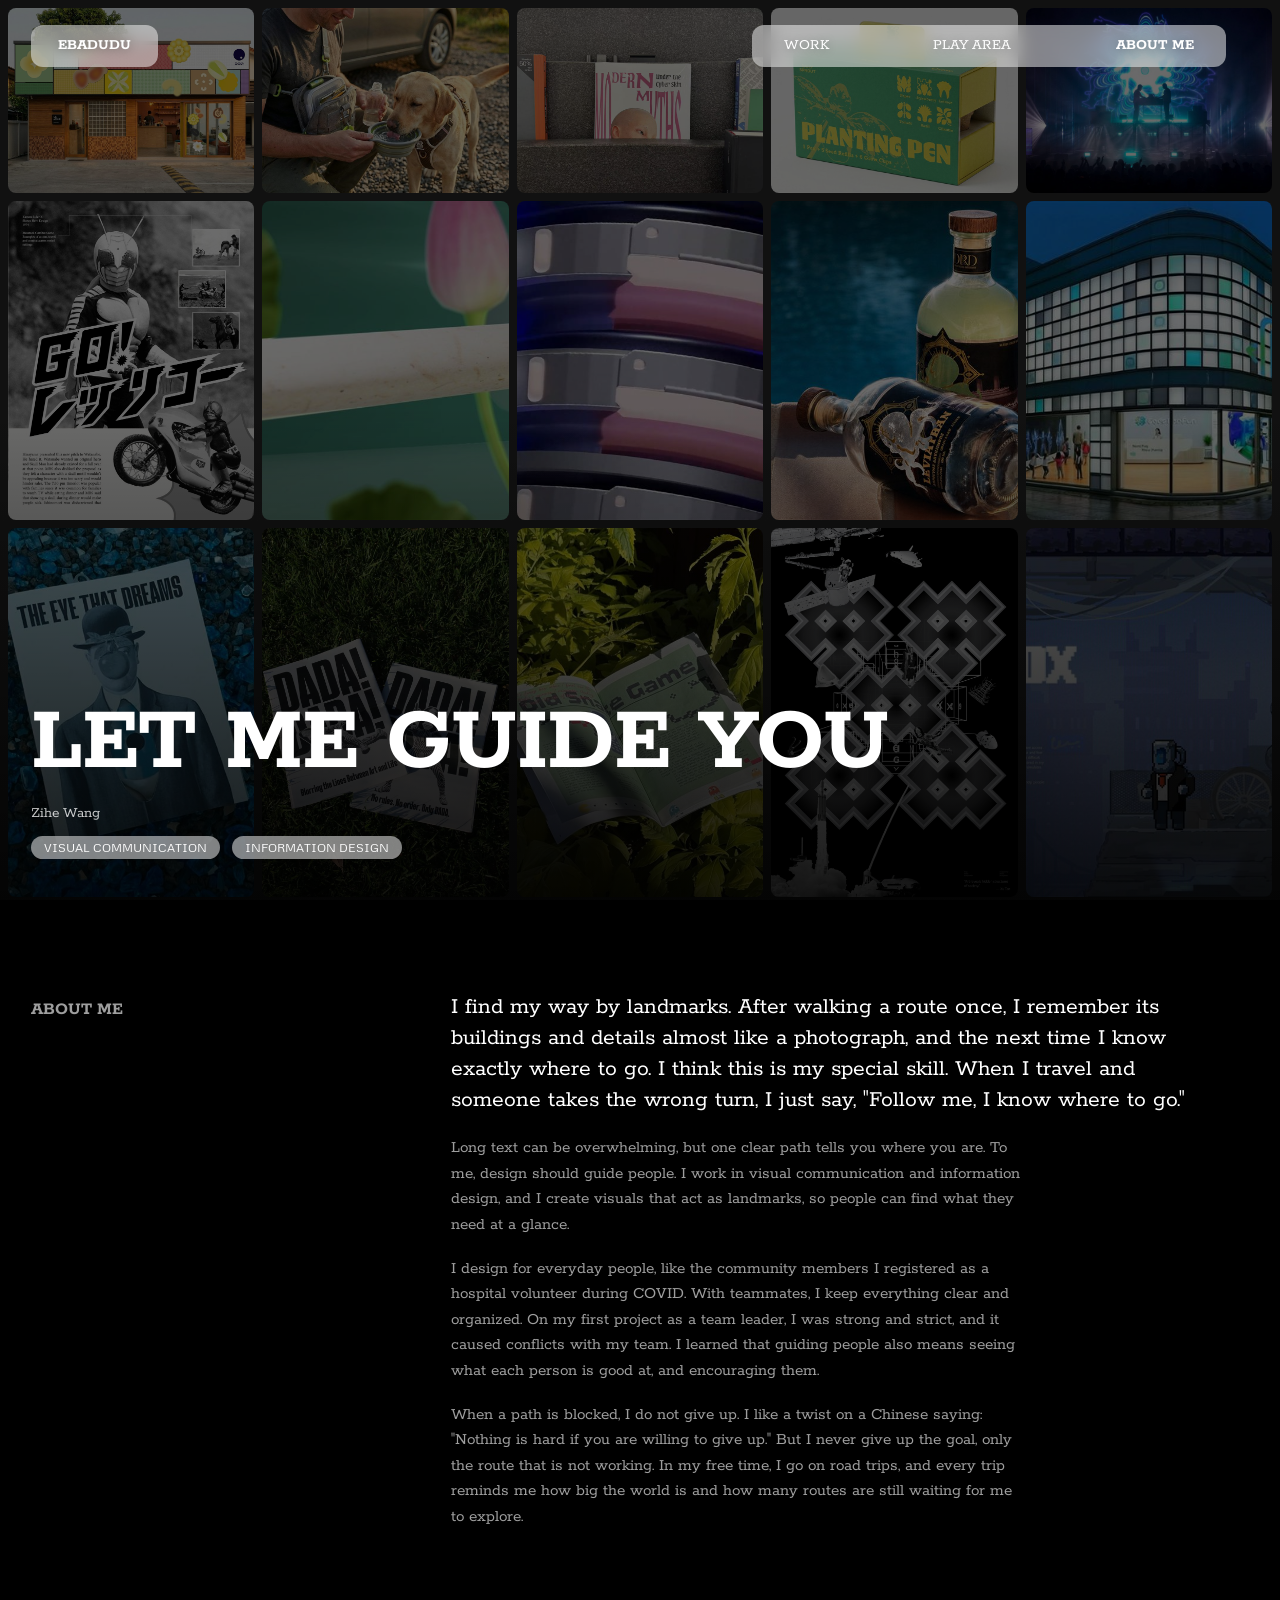
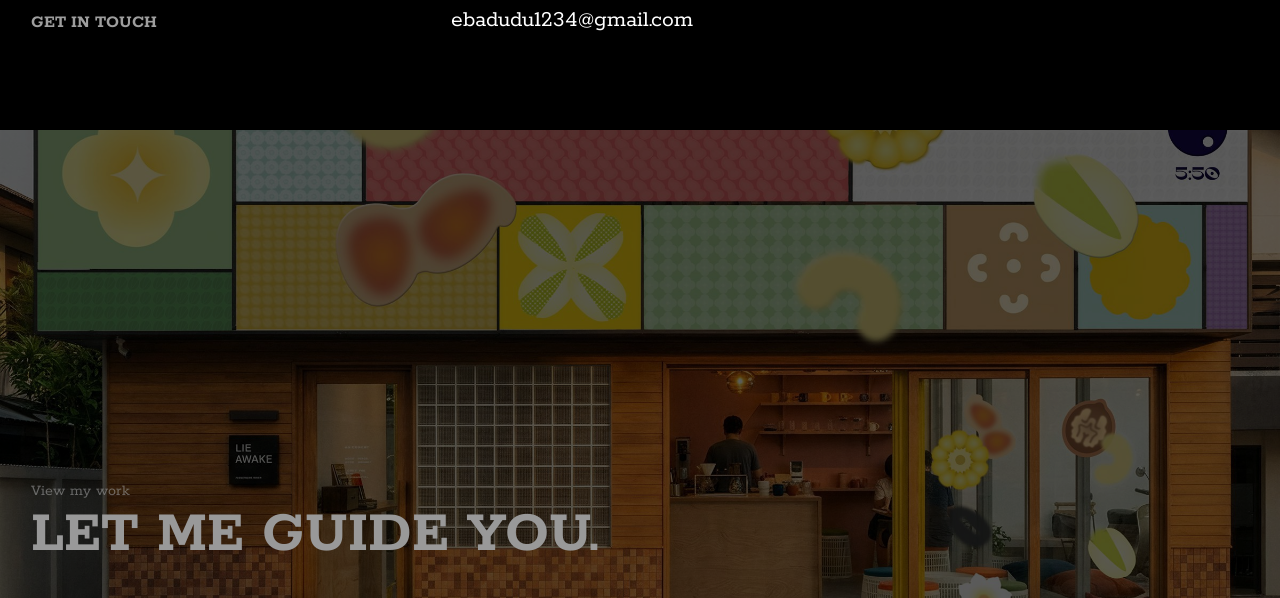
==== about.html @ c912b9af "About Me pages for D1 (Version 1) and D2 (Version 2) - D1 about.html: "Warning: I Run on Toy Energy"" ====
<!doctype html>
<html lang="en">
<head>
<meta charset="utf-8">
<meta name="viewport" content="width=device-width, initial-scale=1">
<title>About Me — EBADUDU</title>
<link rel="preconnect" href="https://fonts.googleapis.com">
<link rel="preconnect" href="https://fonts.gstatic.com" crossorigin>
<link href="https://fonts.googleapis.com/css2?family=Metrophobic&family=Rokkitt:wght@400;700&display=swap" rel="stylesheet">
<link rel="stylesheet" href="style.css">
</head>
<body class="dark-page">

<header class="bar">
  <a class="glass logo" href="index.html">EBADUDU</a>
  <nav class="glass links">
    <a href="work.html">WORK</a>
    <a href="#">PLAY AREA</a>
    <a href="about.html" aria-current="page">ABOUT ME</a>
  </nav>
</header>

<!-- About Me, version 2 ("Let Me Guide You"), set like a project page: a full-screen
     cover (every work as a landmark on the map), the words, then the way on to the work -->
<main class="project about" id="about">
  <section class="p-cover">
    <div class="media a-map" id="a-map" aria-hidden="true"></div>
    <div class="p-head">
      <h1>Let Me Guide You</h1>
      <p class="p-sub">Zihe Wang</p>
      <ul class="tags"><li>VISUAL COMMUNICATION</li><li>INFORMATION DESIGN</li></ul>
    </div>
  </section>
  <div class="p-body">
    <div class="p-intro">
      <p class="p-label">ABOUT ME</p>
      <div>
        <p class="p-text">I find my way by landmarks. After walking a route once, I remember its buildings and details almost like a photograph, and the next time I know exactly where to go. I think this is my special skill. When I travel and someone takes the wrong turn, I just say, "Follow me, I know where to go."</p>
        <p class="p-text">Long text can be overwhelming, but one clear path tells you where you are. To me, design should guide people. I work in visual communication and information design, and I create visuals that act as landmarks, so people can find what they need at a glance.</p>
        <p class="p-text">I design for everyday people, like the community members I registered as a hospital volunteer during COVID. With teammates, I keep everything clear and organized. On my first project as a team leader, I was strong and strict, and it caused conflicts with my team. I learned that guiding people also means seeing what each person is good at, and encouraging them.</p>
        <p class="p-text">When a path is blocked, I do not give up. I like a twist on a Chinese saying: "Nothing is hard if you are willing to give up." But I never give up the goal, only the route that is not working. In my free time, I go on road trips, and every trip reminds me how big the world is and how many routes are still waiting for me to explore.</p>
      </div>
    </div>
    <div class="p-intro">
      <p class="p-label">GET IN TOUCH</p>
      <div><p class="p-text"><a class="a-mail" href="mailto:ebadudu1234@gmail.com">ebadudu1234@gmail.com</a></p></div>
    </div>
  </div>
  <!-- the closing line leads on to the work; the cover is filled from data.js -->
  <a class="p-next" href="work.html"><img id="a-next" alt="" loading="lazy"><span><small>View my work</small>Let me guide you.</span></a>
</main>

<div class="follow glass-green" id="follow" aria-hidden="true">VIEW MY WORK</div>

<script src="media.js"></script>
<script src="data.js"></script>
<script src="main.js"></script>
</body>
</html>
---- style.css ----
/* =========================================================
   D2 — EBADUDU, Figma "direction 2"
   Look: black stage, full-bleed work, frosted-glass pills, green call-to-action
   ========================================================= */
:root {
  --bg: #000000;
  --ink: #ffffff;
  --dim: rgba(255, 255, 255, .62);
  --block: #d9d9d9;
  --glass: rgba(255, 255, 255, .5);
  --green: rgba(0, 183, 12, .5);
  --green-hot: rgba(0, 183, 12, .82);

  --slab: 'Rokkitt', 'Rockwell', Georgia, serif;
  --tag: 'Metrophobic', 'Helvetica Neue', Arial, sans-serif;

  /* 1 Figma px on the 1512 frame */
  --u: calc(100vw / 1512);
  --left: max(16px, calc(37 * var(--u)));
  --right: max(16px, calc(64 * var(--u)));
  --top: max(16px, calc(29 * var(--u)));
  --swift: cubic-bezier(.65, 0, .35, 1);
  --settle: cubic-bezier(.16, 1, .3, 1);
  --bounce: cubic-bezier(.34, 1.4, .64, 1);
}

* { box-sizing: border-box; }
html, body { margin: 0; }
body {
  background: var(--bg);
  color: var(--ink);
  font-family: var(--slab);
  -webkit-font-smoothing: antialiased;
  overflow-x: hidden;
}
a { color: inherit; text-decoration: none; }
img, video { display: block; max-width: 100%; }

/* ============ Glass pills ============ */
.glass, .glass-green {
  -webkit-backdrop-filter: blur(8.8px);
  backdrop-filter: blur(8.8px);
  color: var(--ink);
}
.glass { background: var(--glass); border-radius: 12px; }
/* white words on white glass stay readable over bright photos */
.glass, .glass-green { text-shadow: 0 1px 10px rgba(0, 0, 0, .28); }
.glass-green { background: var(--green); border-radius: 25px; font-weight: 700; }
/* pressed: the green deepens to 80% right away */
.glass-green.is-pressed { background: rgba(0, 183, 12, .8); transition-duration: .06s; }

/* ============ Top bar: logo pill + link pill ============ */
.bar {
  position: fixed;
  inset: 0 0 auto 0;
  z-index: 50;
  display: flex;
  justify-content: space-between;
  align-items: flex-start;
  padding: var(--top) var(--right) 0 var(--left);
  pointer-events: none;
}
.bar > * { pointer-events: auto; }
.logo {
  display: inline-flex;
  align-items: center;
  justify-content: center;
  width: clamp(110px, calc(150 * var(--u)), 150px);
  height: clamp(40px, calc(50 * var(--u)), 50px);
  font-weight: 700;
  font-size: clamp(15px, calc(18 * var(--u)), 18px);
  transition: background .3s;
}
.links {
  display: flex;
  justify-content: space-between;
  align-items: center;
  width: clamp(280px, calc(560 * var(--u)), 560px);
  height: clamp(40px, calc(50 * var(--u)), 50px);
  padding: 0 clamp(16px, calc(38 * var(--u)), 38px);
  font-size: clamp(14px, calc(18 * var(--u)), 18px);
}
.links a { position: relative; white-space: nowrap; transition: opacity .3s; }
.links:hover a { opacity: .6; }
.links a:hover, .links a[aria-current="page"] { opacity: 1; font-weight: 700; }
.logo:hover { background: rgba(255, 255, 255, .68); }

/* ============ Home: one full-screen stage, no scrolling ============ */
body.home { height: 100vh; height: 100svh; overflow: hidden; }
.stage {
  position: fixed;
  inset: 0;
  overflow: hidden;
  background: #000;
  cursor: none;  /* the VIEW ALL MY WORK pill is the cursor here */
}
.slide {
  position: absolute;
  inset: 0;
  opacity: 0;
  transition: opacity 1.1s ease;
}
.slide.is-on { opacity: 1; }
.slide img, .slide video {
  position: absolute;
  inset: 0;
  width: 100%;
  height: 100%;
  max-width: none;
  object-fit: cover;
}
.slide video { opacity: 0; transition: opacity .5s; }
.slide.is-playing video { opacity: 1; }
/* when WebGL is running the canvas draws the picture; the DOM media only feed it */
.fx { position: absolute; inset: 0; width: 100%; height: 100%; display: block; }
body.fx-on .slides { visibility: hidden; }
body:not(.fx-on) .fx { display: none; }

.slide-cap {
  position: fixed;
  left: var(--left);
  bottom: var(--top);
  z-index: 30;
  display: flex;
  align-items: center;
  gap: 14px;
  height: clamp(40px, calc(50 * var(--u)), 50px);
  padding: 0 22px;
  font-size: clamp(15px, calc(18 * var(--u)), 18px);
  transition: opacity .5s ease, translate .7s var(--settle);
}
.slide-cap.swap { opacity: 0; translate: 0 10px; }
.slide-cap b { font-weight: 700; }
.slide-cap span { opacity: .8; }

/* vertical dots on the right (Figma Group 1) */
.dots {
  position: fixed;
  right: max(14px, calc(28 * var(--u)));
  top: 50%;
  z-index: 30;
  display: grid;
  gap: 12px;
  translate: 0 -50%;
}
.dots button {
  position: relative;
  width: 8px;
  height: 8px;
  padding: 0;
  overflow: hidden;
  border: 0;
  border-radius: 4px;
  background: rgba(255, 255, 255, .7);
  -webkit-backdrop-filter: blur(2px);
  backdrop-filter: blur(2px);
  cursor: pointer;
  transition: height .45s var(--bounce), background .3s;
}
.dots button:hover { background: #fff; }
.dots button[aria-current="true"] { height: 30px; background: rgba(255, 255, 255, .45); }
/* the active dot fills up while its work is on screen */
.dots button[aria-current="true"]::after {
  content: '';
  position: absolute;
  inset: 0;
  background: #fff;
  transform-origin: top;
  animation: fill var(--slide-ms, 6000ms) linear forwards;
}
@keyframes fill { from { transform: scaleY(0); } to { transform: scaleY(1); } }

/* "VIEW ALL MY WORK": it is the mouse cursor on the home page (centred on the pointer) */
.go {
  position: fixed;
  left: 0;
  top: 0;
  z-index: 30;
  display: inline-flex;
  align-items: center;
  justify-content: center;
  width: clamp(170px, calc(201 * var(--u)), 201px);
  height: clamp(42px, calc(50 * var(--u)), 50px);
  font-size: clamp(15px, calc(18 * var(--u)), 18px);
  pointer-events: none;
  will-change: transform;
  transition: background .3s, opacity .6s, scale .4s var(--bounce);
}
/* before the mouse has moved it waits at the Figma spot (850, 566) */
.go:not(.is-following) { left: calc(850 * var(--u)); top: calc(566 / 982 * 100svh); }
.go.is-following:not(.is-on) { opacity: 0; }
body.intro-on .dots, body.intro-on .go, body.intro-on .slide-cap { opacity: 0; pointer-events: none; }
.dots { transition: opacity .6s; }

/* ============ Begin animation ============ */
.intro {
  position: fixed;
  inset: 0;
  z-index: 40;
  overflow: hidden;
  background: var(--bg);
  cursor: pointer;
  transition: opacity .2s ease;
}
.intro.is-leaving { opacity: 0; pointer-events: none; }
.intro.is-gone { display: none; }
/* goo box: only the area around the block runs the SVG goo filter (cheap) */
.goo { position: absolute; overflow: hidden; filter: url(#goo-filter); will-change: opacity; }
.goo-block {
  position: absolute;
  left: 50%;
  top: 50%;
  border-radius: 8px;
  background: var(--block);
  opacity: 0;
  transform: translate(-50%, -50%) scale(.25);
}
.goo-ghost, .intro-photo {
  position: absolute;
  left: 0;
  top: 0;
  border-radius: 8px;
  will-change: transform, opacity;
}
.goo-ghost { background: var(--block); }
/* the photos ride on top of their grey ghosts and fade as they melt in */
.intro-photos { position: absolute; inset: 0; pointer-events: none; }
.intro-photo { overflow: hidden; box-shadow: 0 16px 44px rgba(0, 0, 0, .45); }
.intro-photo img { width: 100%; height: 100%; max-width: none; object-fit: cover; }
/* the full-screen growth: an unfiltered grey layer, the first work fades in inside it */
.intro-reveal { position: absolute; inset: 0; background: var(--block); opacity: 0; will-change: clip-path; }
.intro-reveal img { width: 100%; height: 100%; max-width: none; object-fit: cover; opacity: 0; will-change: opacity; }.goo-svg { position: absolute; width: 0; height: 0; }.intro-text {
  position: absolute;
  left: 50%;
  margin: 0;
  font-weight: 700;
  font-size: clamp(14px, calc(18 * var(--u)), 18px);
  letter-spacing: .08em;
  white-space: nowrap;
  opacity: 0;
  translate: -50% 8px;
  transition: opacity .25s ease, translate .4s var(--settle);
}
.intro-text.is-on { opacity: 1; translate: -50% 0; }
.skip {
  position: absolute;
  right: var(--right);
  bottom: 24px;
  font-size: 13px;
  letter-spacing: .06em;
  color: rgba(255, 255, 255, .45);
}

/* ============ Work page: cards, three across ============ */
.cards {
  display: grid;
  grid-template-columns: repeat(3, 1fr);
  column-gap: max(8px, calc(9 * var(--u)));
  row-gap: max(10px, calc(13 * var(--u)));
  padding: max(96px, calc(132 * var(--u))) var(--right) 120px var(--left);
}
.card {
  position: relative;
  display: block;
  aspect-ratio: 464 / 330;
  overflow: hidden;
  border-radius: 8px;
  background: var(--block);
  cursor: none;
  opacity: 0;
  translate: 0 28px;
  scale: .97;
  transition: opacity .7s ease var(--d, 0s), translate .9s var(--settle) var(--d, 0s), scale .9s var(--settle) var(--d, 0s);
}
.card.is-in { opacity: 1; translate: none; scale: 1; }
.card img, .card video {
  position: absolute;
  inset: 0;
  width: 100%;
  height: 100%;
  max-width: none;
  object-fit: cover;
  transition: transform .9s var(--settle), filter .5s;
}
.card:hover img, .card:hover video { transform: scale(1.04); filter: brightness(.82); }
.card video { opacity: 0; transition: opacity .4s, transform .9s var(--settle), filter .5s; }
.card.is-playing video { opacity: 1; }
.card-title {
  position: absolute;
  left: 16px;
  top: 14px;
  z-index: 2;
  margin: 0;
  font-weight: 700;
  font-size: clamp(16px, calc(20 * var(--u)), 20px);
  text-shadow: 0 1px 12px rgba(0, 0, 0, .35);
  opacity: 0;
  translate: 0 -6px;
  transition: opacity .3s, translate .5s var(--settle);
}
.card:hover .card-title { opacity: 1; translate: none; }

/* tag pills inside the card, bottom-left (Figma: 67×23, 12px Metrophobic) */
.tags {
  position: absolute;
  left: 16px;
  bottom: 16px;
  z-index: 2;
  display: flex;
  flex-wrap: wrap;
  gap: 12px;
  margin: 0;
  padding: 0;
  list-style: none;
  /* like the title: only there while the card is touched */
  opacity: 0;
  translate: 0 6px;
  transition: opacity .3s, translate .5s var(--settle);
}
.card:hover .tags { opacity: 1; translate: none; }
/* no outline: just a blurred patch of the picture behind, with a faint tint to read on */
.tags li {
  display: inline-flex;
  align-items: center;
  height: 23px;
  padding: 0 13px;
  border-radius: 12.5px;
  background: rgba(255, 255, 255, .16);
  -webkit-backdrop-filter: blur(10px);
  backdrop-filter: blur(10px);
  color: #fff;
  font-family: var(--tag);
  font-size: 12px;
  line-height: 1;
}

/* green pill that follows the cursor (Figma "VIEW MY WORK", 167×50) */
.follow {
  position: fixed;
  left: 0;
  top: 0;
  z-index: 45;
  display: inline-flex;
  align-items: center;
  height: 50px;
  padding: 0 18px;
  font-size: 18px;
  white-space: nowrap;
  pointer-events: none;
  opacity: 0;
  scale: .6;
  transition: opacity .2s, scale .4s var(--bounce);
}
.follow.is-on { opacity: 1; scale: 1; }

/* ============ Project page ============ */
.p-cover {
  position: relative;
  height: 100vh;
  height: 100svh;
  overflow: hidden;
  background: #111;
}
.p-cover .media img, .p-cover .media video {
  position: absolute;
  inset: 0;
  width: 100%;
  height: 100%;
  max-width: none;
  object-fit: cover;
}
.p-cover .media { position: absolute; inset: 0; scale: 1.08; transition: scale 2s var(--settle); }
.p-cover.is-in .media { scale: 1; }
.p-cover.contain .media img { object-fit: contain; }
/* About: the cover is a map of every work, dimmed, each one a landmark (cards' 8px / 9px) */
.a-map {
  display: grid;
  grid-template-columns: repeat(5, minmax(0, 1fr));
  grid-auto-rows: 1fr;
  gap: max(8px, calc(9 * var(--u)));
  padding: max(8px, calc(9 * var(--u)));
}
.p-cover .a-map img { position: static; border-radius: 8px; filter: brightness(.42); }
.a-mail { background: linear-gradient(currentColor, currentColor) 0 100% / 0 1px no-repeat; transition: background-size .5s var(--settle); }
.a-mail:hover { background-size: 100% 1px; }
.p-cover::after {
  content: '';
  position: absolute;
  inset: 45% 0 0 0;
  background: linear-gradient(transparent, rgba(0, 0, 0, .75));
  pointer-events: none;
}
.p-head {
  position: absolute;
  left: var(--left);
  right: var(--right);
  bottom: clamp(28px, calc(48 * var(--u)), 48px);
  z-index: 2;
}
.p-head h1 {
  margin: 0 0 16px;
  font-weight: 700;
  font-size: clamp(44px, calc(112 * var(--u)), 112px);
  line-height: .95;
  letter-spacing: -.01em;
  text-transform: uppercase;
  opacity: 0;
  translate: 0 30px;
  transition: opacity .8s ease .2s, translate 1s var(--settle) .2s;
}
.p-cover.is-in h1 { opacity: 1; translate: none; }
.p-head .tags { position: static; opacity: 1; translate: none; }
.p-sub { margin: 0 0 14px; font-size: clamp(15px, calc(18 * var(--u)), 18px); color: rgba(255, 255, 255, .78); }
.p-head .tags li { background: var(--glass); color: #fff; }

.p-body { padding: clamp(56px, calc(110 * var(--u)), 110px) var(--right) 0 var(--left); }
.p-intro {
  display: grid;
  grid-template-columns: minmax(0, 1fr) minmax(0, 2fr);
  gap: 32px;
  margin-bottom: clamp(48px, calc(90 * var(--u)), 90px);
}
.p-label { margin: 6px 0 0; font-weight: 700; font-size: 18px; color: var(--dim); }
.p-text {
  margin: 0;
  max-width: 34em;
  font-size: clamp(20px, calc(28 * var(--u)), 28px);
  line-height: 1.3;
}
.p-text + .p-text { margin-top: 1.1em; color: var(--dim); font-size: clamp(17px, calc(20 * var(--u)), 20px); line-height: 1.5; }

/* images in tight rows: same height per row, widths follow each image's shape */
.p-gallery { display: grid; gap: max(8px, calc(9 * var(--u))); }
.p-row { display: flex; gap: max(8px, calc(9 * var(--u))); }
.p-row figure {
  flex: var(--r) 1 0;
  aspect-ratio: var(--r);
  margin: 0;
  overflow: hidden;
  border-radius: 8px;
  background: #1a1a1a;
  opacity: 0;
  translate: 0 36px;
  transition: opacity .8s ease var(--d, 0s), translate 1s var(--settle) var(--d, 0s);
}
.p-row figure.is-in { opacity: 1; translate: none; }
.p-row.single { justify-content: center; }
/* one big frame where images take turns (sketch → line drawing → render) */
.p-seq {
  position: relative;
  width: min(100%, calc(88vh * var(--r)));
  aspect-ratio: var(--r);
  margin: 0 auto max(8px, calc(9 * var(--u)));
  overflow: hidden;
  border-radius: 8px;
  background: #fff;
  opacity: 0;
  translate: 0 36px;
  transition: opacity .8s ease, translate 1s var(--settle);
}
.p-seq.is-in { opacity: 1; translate: none; }
.p-seq img { position: absolute; inset: 0; width: 100%; height: 100%; max-width: none; object-fit: contain; opacity: 0; transition: opacity .6s ease; }
.p-seq img.is-on { opacity: 1; }
/* a big image inside the gallery: the gallery's own gap spaces it */
.p-gallery > .p-big { margin-bottom: 0; }
.p-big video { position: absolute; inset: 0; width: 100%; height: 100%; object-fit: contain; }
/* a normal gallery image whose sketch and render take turns */
.p-row figure.swap { position: relative; background: #fff; }
.p-row figure.swap img { position: absolute; inset: 0; object-fit: contain; opacity: 0; transition: opacity .6s ease; }
.p-row figure.swap img.is-on { opacity: 1; }
.p-row.single figure { flex: none; width: min(100%, calc(88vh * var(--r))); }
.p-row img, .p-row video { width: 100%; height: 100%; max-width: none; object-fit: cover; }

.p-next {
  position: relative;
  display: block;
  margin: clamp(56px, calc(110 * var(--u)), 110px) 0 0;
  height: clamp(260px, 52vh, 560px);
  overflow: hidden;
  cursor: none;
}
.p-next img { position: absolute; inset: 0; width: 100%; height: 100%; max-width: none; object-fit: cover; filter: brightness(.6); transition: transform 1.2s var(--settle), filter .6s; }
.p-next:hover img { transform: scale(1.05); filter: brightness(.75); }
/* at rest the next-work block sits back (opacity −20%); hovering brings it forward */
.p-next { opacity: .6; transition: opacity .4s ease; }
.p-next:hover { opacity: 1; }
.p-next span {
  position: absolute;
  left: var(--left);
  bottom: 28px;
  font-weight: 700;
  font-size: clamp(32px, calc(72 * var(--u)), 72px);
  text-transform: uppercase;
}
.p-next small { display: block; font-size: 16px; font-weight: 400; color: var(--dim); text-transform: none; }
.p-missing { padding: 40vh var(--left) 0; color: var(--dim); }

/* ============ Smaller screens ============ */
@media (max-width: 1100px) {
  .cards { grid-template-columns: repeat(2, 1fr); }
}
@media (max-width: 720px) {
  .bar { gap: 10px; }
  .logo { width: auto; padding: 0 14px; }
  .links { width: auto; gap: 16px; padding: 0 14px; }
  .cards { grid-template-columns: 1fr; padding-top: 84px; }
  .card { cursor: pointer; }
  .card-title, .card .tags { opacity: 1; translate: none; }
  .slide-cap { bottom: calc(var(--top) + 64px); }
  .p-intro { grid-template-columns: 1fr; gap: 10px; }
  .a-map { grid-template-columns: repeat(3, minmax(0, 1fr)); }
  .p-row { flex-direction: column; }
  .p-row figure { flex: none; }
  .p-next { cursor: pointer; }
}
@media (hover: none) {
  .follow { display: none; }
  .card, .p-next { cursor: pointer; }
  /* no mouse to follow: the button sits at the bottom, centred, and can be tapped */
  .go, .go:not(.is-following) { left: 50%; top: auto; bottom: var(--top); translate: -50% 0; pointer-events: auto; }
}
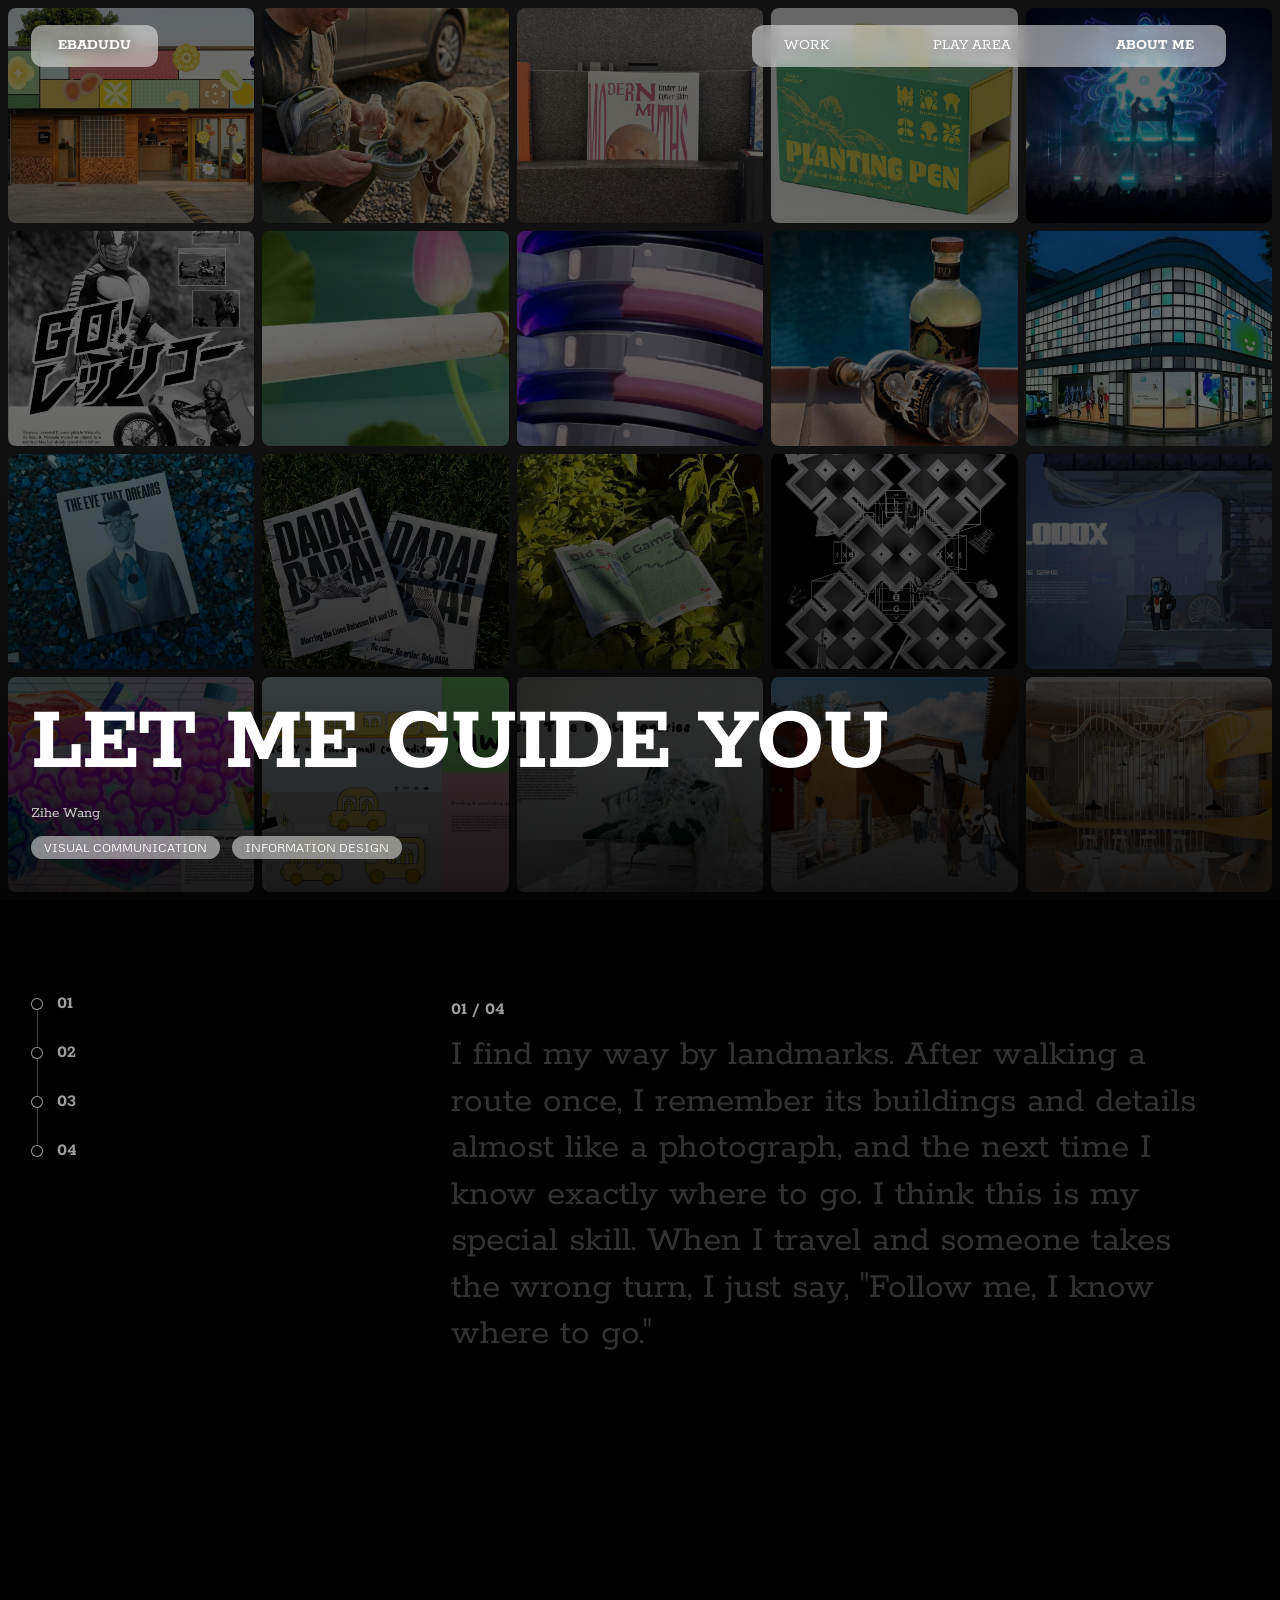
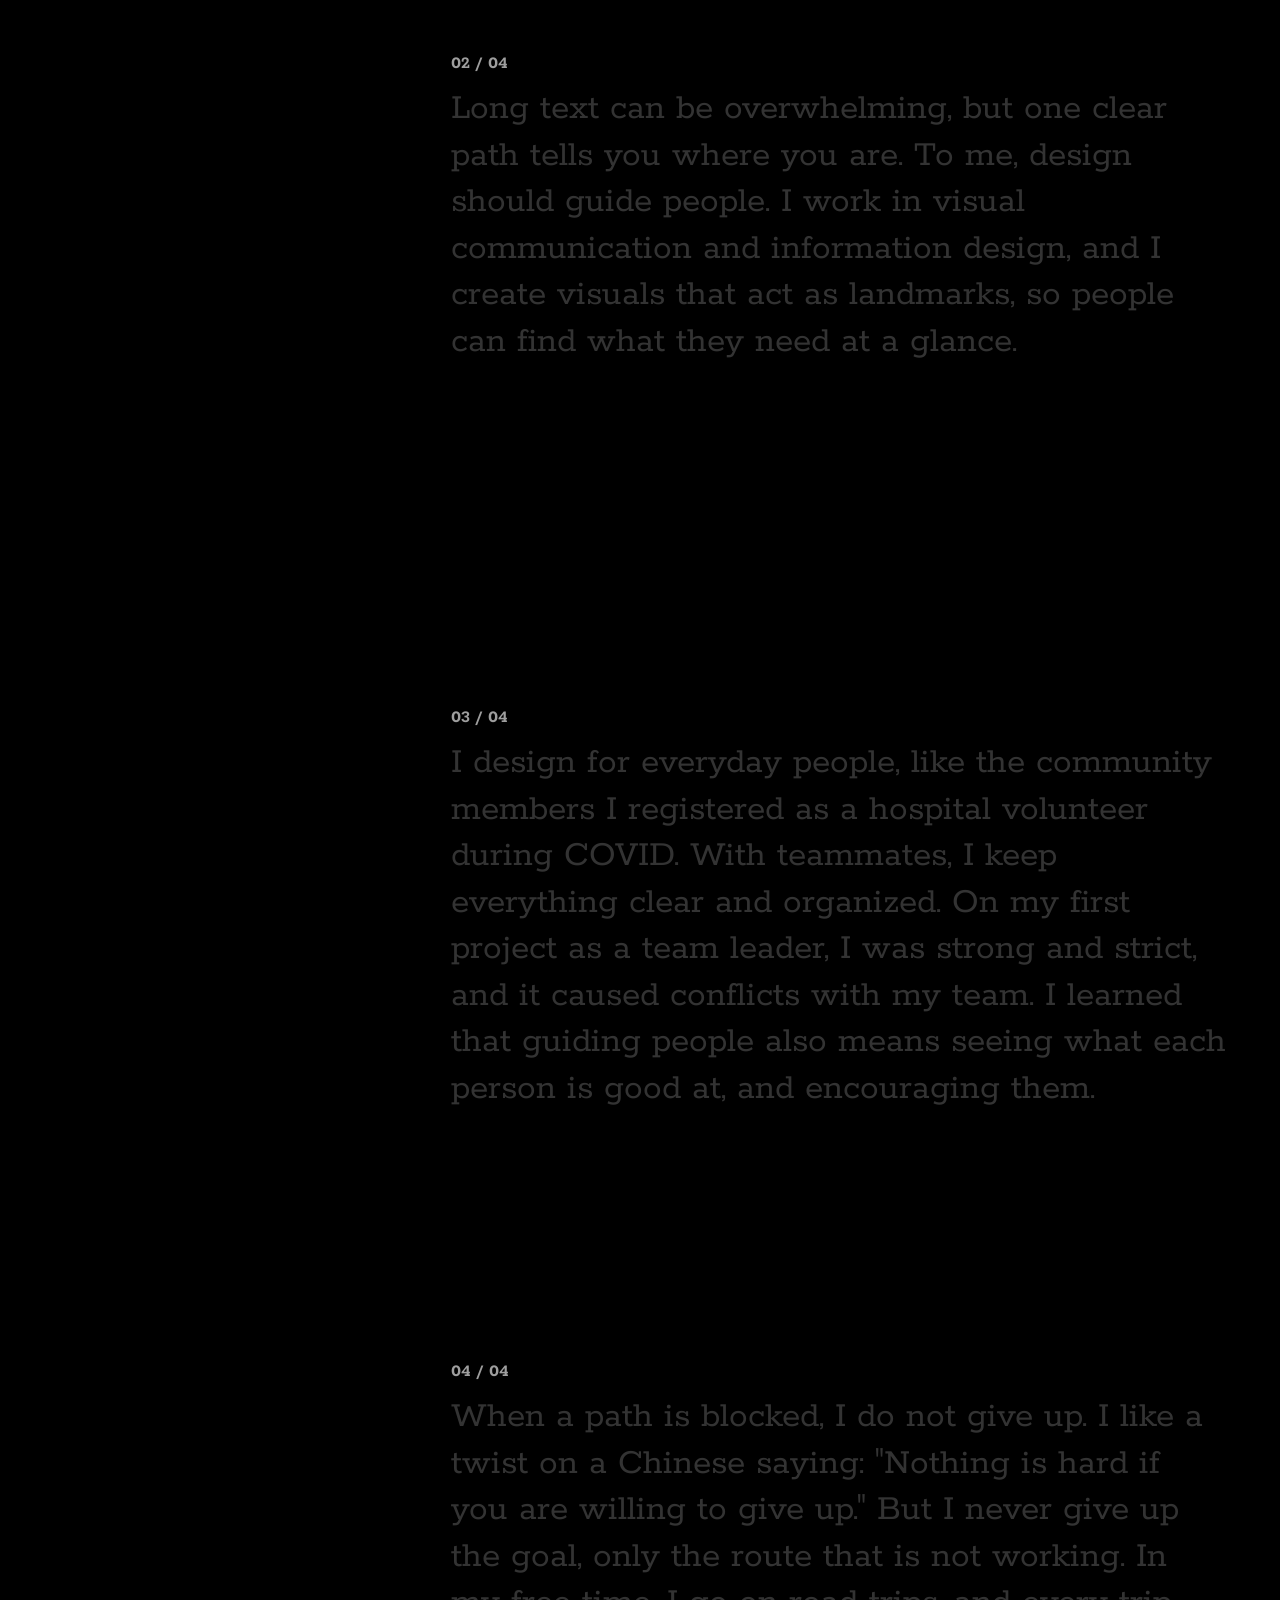
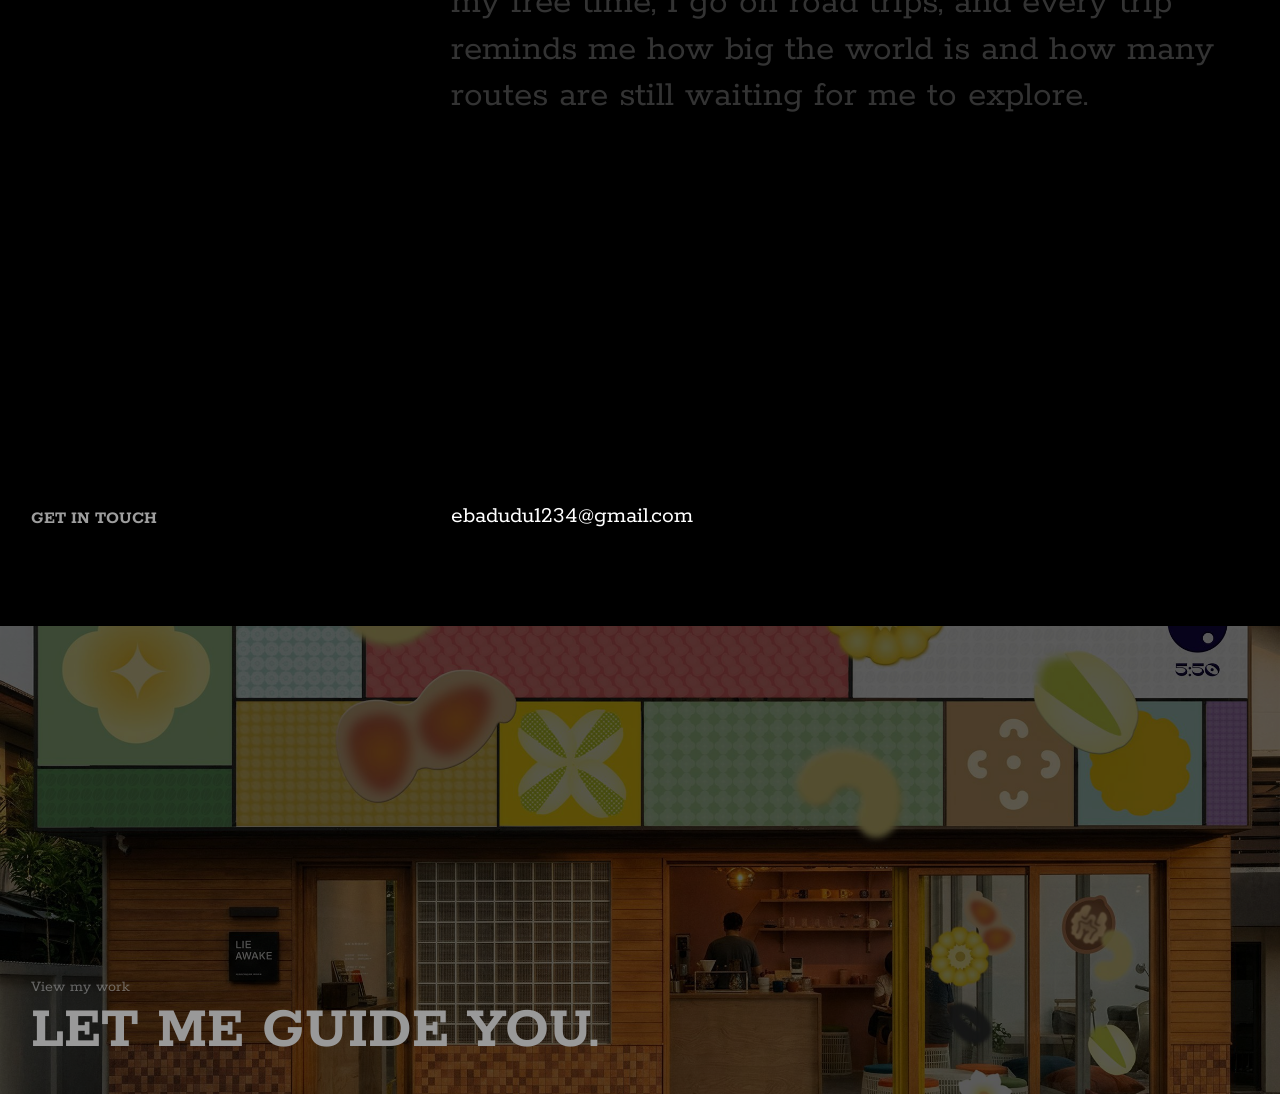
==== commit 2aa9dcfd: "About Me rebuilt from the reference survey's approaches (D1, D2) Both pages keep each site's own typ" ====
--- a/about.html
+++ b/about.html
@@ -20,27 +20,53 @@
   </nav>
 </header>
 
-<!-- About Me, version 2 ("Let Me Guide You"), set like a project page: a full-screen
-     cover (every work as a landmark on the map), the words, then the way on to the work -->
+<!-- About Me, version 2 ("Let Me Guide You").
+     Ways borrowed from the reference survey (prolilab/references), in D2's own type and colours:
+     - the cover is a map: every work is a landmark, the one nearest the mouse lights up and
+       shows its name; each opens its work
+     - the words are a route: one paragraph per screen, lighting up word by word from dim to
+       white as you go (Ning Huang), with a "you are here" rail beside them (the landmark idea
+       in statement-to-website.md)
+     - the closing line is the way on to the work -->
 <main class="project about" id="about">
-  <section class="p-cover">
-    <div class="media a-map" id="a-map" aria-hidden="true"></div>
+  <section class="p-cover ab-cover">
+    <div class="media a-map" id="a-map"></div>
+    <span class="glass ab-pin" id="ab-pin" aria-hidden="true"></span>
     <div class="p-head">
       <h1>Let Me Guide You</h1>
       <p class="p-sub">Zihe Wang</p>
       <ul class="tags"><li>VISUAL COMMUNICATION</li><li>INFORMATION DESIGN</li></ul>
     </div>
   </section>
+
+  <section class="ab-route">
+    <ol class="ab-rail" id="ab-rail" aria-hidden="true">
+      <li><span class="ab-dot"></span>01</li>
+      <li><span class="ab-dot"></span>02</li>
+      <li><span class="ab-dot"></span>03</li>
+      <li><span class="ab-dot"></span>04</li>
+    </ol>
+    <div class="ab-steps">
+      <article class="ab-step">
+        <p class="p-label">01 / 04</p>
+        <p class="ab-text" data-reveal-words>I find my way by landmarks. After walking a route once, I remember its buildings and details almost like a photograph, and the next time I know exactly where to go. I think this is my special skill. When I travel and someone takes the wrong turn, I just say, "Follow me, I know where to go."</p>
+      </article>
+      <article class="ab-step">
+        <p class="p-label">02 / 04</p>
+        <p class="ab-text" data-reveal-words>Long text can be overwhelming, but one clear path tells you where you are. To me, design should guide people. I work in visual communication and information design, and I create visuals that act as landmarks, so people can find what they need at a glance.</p>
+      </article>
+      <article class="ab-step">
+        <p class="p-label">03 / 04</p>
+        <p class="ab-text" data-reveal-words>I design for everyday people, like the community members I registered as a hospital volunteer during COVID. With teammates, I keep everything clear and organized. On my first project as a team leader, I was strong and strict, and it caused conflicts with my team. I learned that guiding people also means seeing what each person is good at, and encouraging them.</p>
+      </article>
+      <article class="ab-step">
+        <p class="p-label">04 / 04</p>
+        <p class="ab-text" data-reveal-words>When a path is blocked, I do not give up. I like a twist on a Chinese saying: "Nothing is hard if you are willing to give up." But I never give up the goal, only the route that is not working. In my free time, I go on road trips, and every trip reminds me how big the world is and how many routes are still waiting for me to explore.</p>
+      </article>
+    </div>
+  </section>
+
   <div class="p-body">
-    <div class="p-intro">
-      <p class="p-label">ABOUT ME</p>
-      <div>
-        <p class="p-text">I find my way by landmarks. After walking a route once, I remember its buildings and details almost like a photograph, and the next time I know exactly where to go. I think this is my special skill. When I travel and someone takes the wrong turn, I just say, "Follow me, I know where to go."</p>
-        <p class="p-text">Long text can be overwhelming, but one clear path tells you where you are. To me, design should guide people. I work in visual communication and information design, and I create visuals that act as landmarks, so people can find what they need at a glance.</p>
-        <p class="p-text">I design for everyday people, like the community members I registered as a hospital volunteer during COVID. With teammates, I keep everything clear and organized. On my first project as a team leader, I was strong and strict, and it caused conflicts with my team. I learned that guiding people also means seeing what each person is good at, and encouraging them.</p>
-        <p class="p-text">When a path is blocked, I do not give up. I like a twist on a Chinese saying: "Nothing is hard if you are willing to give up." But I never give up the goal, only the route that is not working. In my free time, I go on road trips, and every trip reminds me how big the world is and how many routes are still waiting for me to explore.</p>
-      </div>
-    </div>
     <div class="p-intro">
       <p class="p-label">GET IN TOUCH</p>
       <div><p class="p-text"><a class="a-mail" href="mailto:ebadudu1234@gmail.com">ebadudu1234@gmail.com</a></p></div>
--- a/style.css
+++ b/style.css
@@ -372,7 +372,8 @@
 .p-cover .media { position: absolute; inset: 0; scale: 1.08; transition: scale 2s var(--settle); }
 .p-cover.is-in .media { scale: 1; }
 .p-cover.contain .media img { object-fit: contain; }
-/* About: the cover is a map of every work, dimmed, each one a landmark (cards' 8px / 9px) */
+/* About: the cover is a map of every work, dimmed, each one a landmark (cards' 8px / 9px);
+   the one nearest the mouse lights up and a glass pin names it */
 .a-map {
   display: grid;
   grid-template-columns: repeat(5, minmax(0, 1fr));
@@ -380,7 +381,77 @@
   gap: max(8px, calc(9 * var(--u)));
   padding: max(8px, calc(9 * var(--u)));
 }
-.p-cover .a-map img { position: static; border-radius: 8px; filter: brightness(.42); }
+.a-map a { display: block; overflow: hidden; border-radius: 8px; }
+.p-cover .a-map img { position: static; filter: brightness(.42); transition: filter .4s ease, scale .8s var(--settle); }
+.a-map a.is-near img { filter: brightness(.95); scale: 1.04; }
+.ab-cover .p-head { pointer-events: none; }
+.ab-pin {
+  position: absolute;
+  left: 0;
+  top: 0;
+  z-index: 3;
+  padding: 6px 12px;
+  font-weight: 700;
+  font-size: 14px;
+  white-space: nowrap;
+  opacity: 0;
+  pointer-events: none;
+  transition: opacity .25s ease, transform .5s var(--settle);
+}
+.ab-pin.is-on { opacity: 1; }
+/* the route: a "you are here" rail beside one paragraph per screen */
+.ab-route {
+  display: grid;
+  grid-template-columns: minmax(0, 1fr) minmax(0, 2fr);
+  gap: 32px;
+  padding: 0 var(--right) 0 var(--left);
+}
+.ab-rail {
+  position: sticky;
+  top: 45vh;
+  align-self: start;
+  display: grid;
+  gap: 28px;
+  margin: clamp(56px, calc(110 * var(--u)), 110px) 0 0;
+  padding: 0;
+  list-style: none;
+  font-weight: 700;
+  font-size: 18px;
+  color: var(--dim);
+}
+.ab-rail::before { content: ''; position: absolute; left: 5.5px; top: 8px; bottom: 8px; width: 1px; background: rgba(255, 255, 255, .25); }
+.ab-rail li { position: relative; display: flex; align-items: center; gap: 14px; transition: color .3s; }
+.ab-dot {
+  width: 12px;
+  height: 12px;
+  border: 1px solid rgba(255, 255, 255, .6);
+  border-radius: 50%;
+  background: var(--bg);
+  transition: background .3s, border-color .3s, scale .4s var(--bounce);
+}
+.ab-rail li.is-past, .ab-rail li.is-here { color: var(--ink); }
+.ab-rail li.is-past .ab-dot { background: var(--ink); }
+.ab-rail li.is-here .ab-dot { background: var(--green-hot); border-color: transparent; scale: 1.4; }
+.ab-rail li.is-here::after {
+  content: 'YOU ARE HERE';
+  padding: 4px 12px;
+  border-radius: 25px;
+  background: var(--green);
+  -webkit-backdrop-filter: blur(8.8px);
+  backdrop-filter: blur(8.8px);
+  font-size: 13px;
+}
+.ab-steps { padding-top: clamp(56px, calc(110 * var(--u)), 110px); }
+.ab-step { min-height: 72vh; padding-bottom: clamp(40px, 8vh, 90px); }
+.ab-text {
+  max-width: 24em;
+  margin: 12px 0 0;
+  font-size: clamp(26px, calc(44 * var(--u)), 44px);
+  line-height: 1.25;
+}
+.ab-w { color: rgba(255, 255, 255, .2); transition: color .35s ease; }
+.ab-w.is-lit { color: var(--ink); }
+@media (prefers-reduced-motion: reduce) { .ab-w { transition: none; } }
 .a-mail { background: linear-gradient(currentColor, currentColor) 0 100% / 0 1px no-repeat; transition: background-size .5s var(--settle); }
 .a-mail:hover { background-size: 100% 1px; }
 .p-cover::after {
@@ -509,6 +580,9 @@
   .slide-cap { bottom: calc(var(--top) + 64px); }
   .p-intro { grid-template-columns: 1fr; gap: 10px; }
   .a-map { grid-template-columns: repeat(3, minmax(0, 1fr)); }
+  .ab-route { grid-template-columns: 1fr; }
+  .ab-rail { display: none; }
+  .ab-step { min-height: 0; }
   .p-row { flex-direction: column; }
   .p-row figure { flex: none; }
   .p-next { cursor: pointer; }
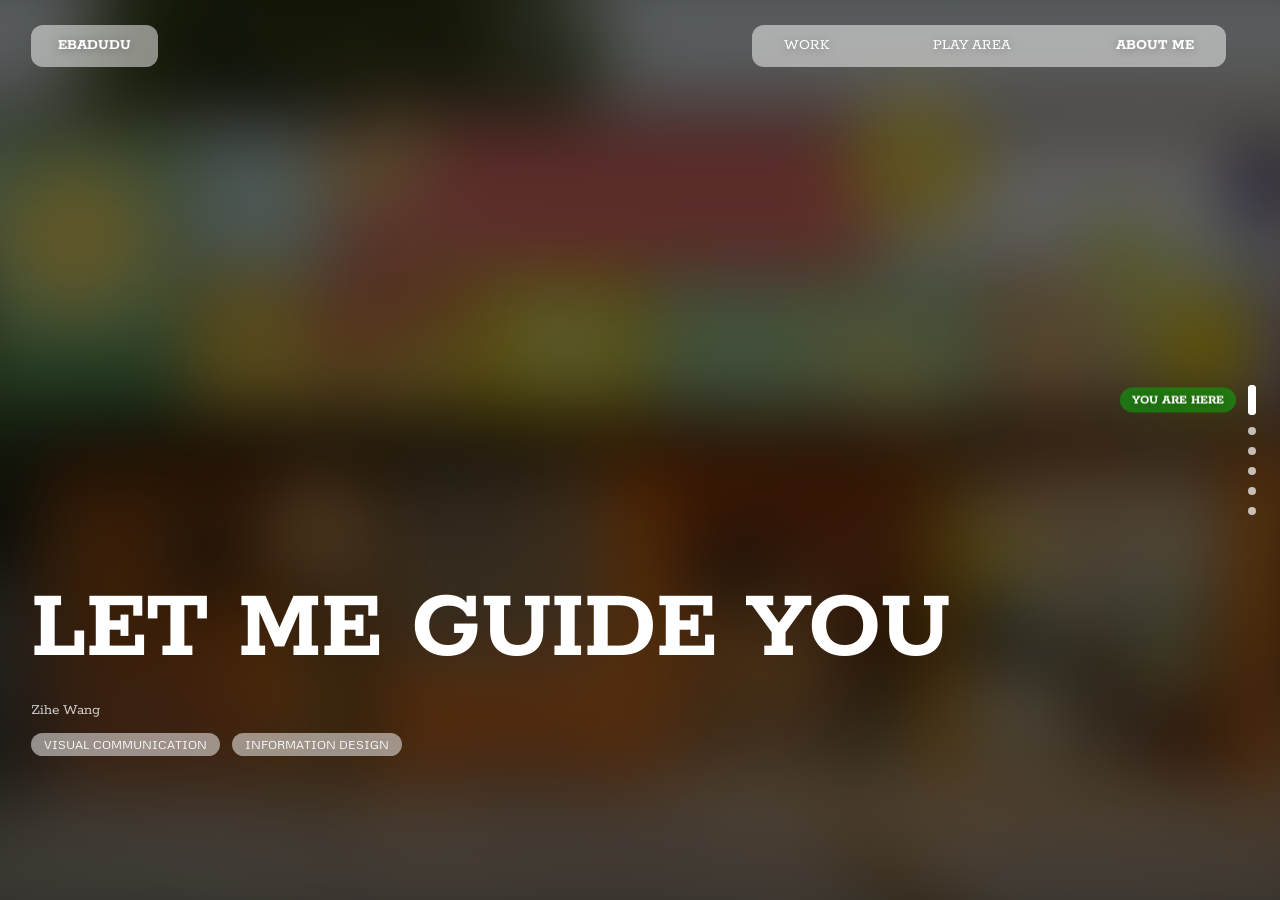
==== commit 1fed9b74: "About Me: text first, no links to works; floating toys on D1, a guided tour on D2 - Both: no links i" ====
--- a/about.html
+++ b/about.html
@@ -9,7 +9,7 @@
 <link href="https://fonts.googleapis.com/css2?family=Metrophobic&family=Rokkitt:wght@400;700&display=swap" rel="stylesheet">
 <link rel="stylesheet" href="style.css">
 </head>
-<body class="dark-page">
+<body class="tour-page">
 
 <header class="bar">
   <a class="glass logo" href="index.html">EBADUDU</a>
@@ -20,63 +20,61 @@
   </nav>
 </header>
 
-<!-- About Me, version 2 ("Let Me Guide You").
-     Ways borrowed from the reference survey (prolilab/references), in D2's own type and colours:
-     - the cover is a map: every work is a landmark, the one nearest the mouse lights up and
-       shows its name; each opens its work
-     - the words are a route: one paragraph per screen, lighting up word by word from dim to
-       white as you go (Ning Huang), with a "you are here" rail beside them (the landmark idea
-       in statement-to-website.md)
-     - the closing line is the way on to the work -->
-<main class="project about" id="about">
-  <section class="p-cover ab-cover">
-    <div class="media a-map" id="a-map"></div>
-    <span class="glass ab-pin" id="ab-pin" aria-hidden="true"></span>
-    <div class="p-head">
-      <h1>Let Me Guide You</h1>
+<!-- About Me, version 2 ("Let Me Guide You"), as a guided tour: like the home page, one full
+     screen that does not scroll; the wheel, the arrow keys, a swipe or a click move you one
+     stop on. Each stop is one paragraph, word for word: its key sentence large (the words rise
+     in one by one), the rest small on a glass card. Behind, a work passes by as a blurred
+     landmark. On the right, the home page's dots, with "you are here" at the current stop.
+     Ways borrowed from the reference survey: one statement per screen with dots on the edge
+     (KesselsKramer), words revealed in sequence (Oxman, Ning Huang), the landmark /
+     "you are here" idea (statement-to-website.md). -->
+<main class="tour" id="tour">
+  <div class="tour-bg" id="tour-bg" aria-hidden="true"></div>
+
+  <section class="stop stop-cover">
+    <h1 class="stop-big" data-words>Let Me Guide You</h1>
+    <div class="stop-meta">
       <p class="p-sub">Zihe Wang</p>
       <ul class="tags"><li>VISUAL COMMUNICATION</li><li>INFORMATION DESIGN</li></ul>
     </div>
   </section>
 
-  <section class="ab-route">
-    <ol class="ab-rail" id="ab-rail" aria-hidden="true">
-      <li><span class="ab-dot"></span>01</li>
-      <li><span class="ab-dot"></span>02</li>
-      <li><span class="ab-dot"></span>03</li>
-      <li><span class="ab-dot"></span>04</li>
-    </ol>
-    <div class="ab-steps">
-      <article class="ab-step">
-        <p class="p-label">01 / 04</p>
-        <p class="ab-text" data-reveal-words>I find my way by landmarks. After walking a route once, I remember its buildings and details almost like a photograph, and the next time I know exactly where to go. I think this is my special skill. When I travel and someone takes the wrong turn, I just say, "Follow me, I know where to go."</p>
-      </article>
-      <article class="ab-step">
-        <p class="p-label">02 / 04</p>
-        <p class="ab-text" data-reveal-words>Long text can be overwhelming, but one clear path tells you where you are. To me, design should guide people. I work in visual communication and information design, and I create visuals that act as landmarks, so people can find what they need at a glance.</p>
-      </article>
-      <article class="ab-step">
-        <p class="p-label">03 / 04</p>
-        <p class="ab-text" data-reveal-words>I design for everyday people, like the community members I registered as a hospital volunteer during COVID. With teammates, I keep everything clear and organized. On my first project as a team leader, I was strong and strict, and it caused conflicts with my team. I learned that guiding people also means seeing what each person is good at, and encouraging them.</p>
-      </article>
-      <article class="ab-step">
-        <p class="p-label">04 / 04</p>
-        <p class="ab-text" data-reveal-words>When a path is blocked, I do not give up. I like a twist on a Chinese saying: "Nothing is hard if you are willing to give up." But I never give up the goal, only the route that is not working. In my free time, I go on road trips, and every trip reminds me how big the world is and how many routes are still waiting for me to explore.</p>
-      </article>
-    </div>
+  <section class="stop">
+    <p class="stop-num">01 / 04</p>
+    <p class="stop-big" data-words>I find my way by landmarks.</p>
+    <p class="stop-small glass">After walking a route once, I remember its buildings and details almost like a photograph, and the next time I know exactly where to go. I think this is my special skill. When I travel and someone takes the wrong turn, I just say, "Follow me, I know where to go."</p>
   </section>
 
-  <div class="p-body">
-    <div class="p-intro">
-      <p class="p-label">GET IN TOUCH</p>
-      <div><p class="p-text"><a class="a-mail" href="mailto:ebadudu1234@gmail.com">ebadudu1234@gmail.com</a></p></div>
-    </div>
-  </div>
-  <!-- the closing line leads on to the work; the cover is filled from data.js -->
-  <a class="p-next" href="work.html"><img id="a-next" alt="" loading="lazy"><span><small>View my work</small>Let me guide you.</span></a>
+  <section class="stop">
+    <p class="stop-num">02 / 04</p>
+    <p class="stop-big" data-words>Long text can be overwhelming, but one clear path tells you where you are. To me, design should guide people.</p>
+    <p class="stop-small glass">I work in visual communication and information design, and I create visuals that act as landmarks, so people can find what they need at a glance.</p>
+  </section>
+
+  <section class="stop">
+    <p class="stop-num">03 / 04</p>
+    <p class="stop-small glass stop-first">I design for everyday people, like the community members I registered as a hospital volunteer during COVID. With teammates, I keep everything clear and organized. On my first project as a team leader, I was strong and strict, and it caused conflicts with my team.</p>
+    <p class="stop-big" data-words>I learned that guiding people also means seeing what each person is good at, and encouraging them.</p>
+  </section>
+
+  <section class="stop">
+    <p class="stop-num">04 / 04</p>
+    <p class="stop-big" data-words>When a path is blocked, I do not give up.</p>
+    <p class="stop-small glass">I like a twist on a Chinese saying: "Nothing is hard if you are willing to give up." But I never give up the goal, only the route that is not working. In my free time, I go on road trips, and every trip reminds me how big the world is and how many routes are still waiting for me to explore.</p>
+  </section>
+
+  <section class="stop stop-end">
+    <p class="stop-big" data-words>Let me guide you.</p>
+    <p class="stop-small glass"><span class="stop-label">GET IN TOUCH</span><a class="a-mail" href="mailto:ebadudu1234@gmail.com">ebadudu1234@gmail.com</a></p>
+  </section>
 </main>
 
-<div class="follow glass-green" id="follow" aria-hidden="true">VIEW MY WORK</div>
+<!-- the stops, as on the home page; "you are here" sits beside the current one -->
+<nav class="dots" id="tour-dots" aria-label="Stops"></nav>
+<span class="tour-here glass-green" id="tour-here" aria-hidden="true">YOU ARE HERE</span>
+<!-- mouse: the green pill is the cursor and says where a click takes you; touch: a button -->
+<div class="follow glass-green" id="follow" aria-hidden="true">NEXT</div>
+<button class="tour-next glass-green" id="tour-next" type="button">NEXT</button>
 
 <script src="media.js"></script>
 <script src="data.js"></script>
--- a/style.css
+++ b/style.css
@@ -372,88 +372,126 @@
 .p-cover .media { position: absolute; inset: 0; scale: 1.08; transition: scale 2s var(--settle); }
 .p-cover.is-in .media { scale: 1; }
 .p-cover.contain .media img { object-fit: contain; }
-/* About: the cover is a map of every work, dimmed, each one a landmark (cards' 8px / 9px);
-   the one nearest the mouse lights up and a glass pin names it */
-.a-map {
-  display: grid;
-  grid-template-columns: repeat(5, minmax(0, 1fr));
-  grid-auto-rows: 1fr;
-  gap: max(8px, calc(9 * var(--u)));
-  padding: max(8px, calc(9 * var(--u)));
-}
-.a-map a { display: block; overflow: hidden; border-radius: 8px; }
-.p-cover .a-map img { position: static; filter: brightness(.42); transition: filter .4s ease, scale .8s var(--settle); }
-.a-map a.is-near img { filter: brightness(.95); scale: 1.04; }
-.ab-cover .p-head { pointer-events: none; }
-.ab-pin {
-  position: absolute;
-  left: 0;
-  top: 0;
-  z-index: 3;
-  padding: 6px 12px;
+/* ============ About Me: a guided tour ============
+   One full screen that does not scroll (like the home page); one stop per paragraph: the key
+   sentence large, the rest small on a glass card; a blurred landmark behind; the home page's
+   dots on the right with "you are here"; the green pill is the cursor and says NEXT. */
+body.tour-page { height: 100vh; height: 100svh; overflow: hidden; }
+.tour { position: fixed; inset: 0; overflow: hidden; background: var(--bg); }
+@media (hover: hover) and (pointer: fine) { .tour { cursor: none; } .tour a { cursor: pointer; } }
+/* landmarks: work covers, heavily blurred and darkened, drifting slowly; one per stop */
+.tour-bg { position: absolute; inset: -6%; }
+.tour-bg img {
+  position: absolute;
+  inset: 0;
+  width: 100%;
+  height: 100%;
+  max-width: none;
+  object-fit: cover;
+  filter: blur(36px) brightness(.38) saturate(1.2);
+  opacity: 0;
+  scale: 1.12;
+  transition: opacity 1.2s ease, scale 7s var(--settle);
+}
+.tour-bg img.is-on { opacity: 1; scale: 1; }
+/* a stop fills the screen; only the current one shows */
+.stop {
+  position: absolute;
+  inset: 0;
+  display: flex;
+  flex-direction: column;
+  justify-content: flex-end;
+  gap: clamp(20px, calc(28 * var(--u)), 28px);
+  padding: 0 calc(var(--right) + 60px) clamp(90px, 16vh, 150px) var(--left);
+  visibility: hidden;
+  pointer-events: none;
+}
+.stop.is-on { visibility: visible; pointer-events: auto; }
+.stop-num { margin: 0; font-weight: 700; font-size: 18px; color: var(--dim); }
+.stop-big {
+  max-width: 17em;
+  margin: 0;
+  font-weight: 400;
+  font-size: clamp(32px, calc(64 * var(--u)), 64px);
+  line-height: 1.1;
+}
+/* the words rise in one after another when the stop arrives */
+.stop-big .w {
+  display: inline-block;
+  opacity: 0;
+  translate: 0 .5em;
+  transition: opacity .5s ease, translate .8s var(--settle);
+  transition-delay: calc(var(--i) * 45ms + 150ms);
+}
+.stop.is-on .stop-big .w { opacity: 1; translate: none; }
+.stop-small {
+  align-self: flex-end;
+  width: min(100%, 440px);
+  margin: 0;
+  padding: 18px 22px;
+  font-size: clamp(15px, calc(17 * var(--u)), 17px);
+  line-height: 1.5;
+  opacity: 0;
+  translate: 0 16px;
+  transition: opacity .6s ease .45s, translate .9s var(--settle) .45s;
+}
+.stop.is-on .stop-small { opacity: 1; translate: none; }
+.stop-small.stop-first { align-self: flex-start; }
+/* a darker tint than the nav pills, so long white text stays easy to read */
+.stop-small.glass { background: rgba(255, 255, 255, .14); }
+/* the cover and the last stop: the title-sized line, set like the project covers */
+.stop-cover .stop-big, .stop-end .stop-big {
   font-weight: 700;
-  font-size: 14px;
-  white-space: nowrap;
-  opacity: 0;
-  pointer-events: none;
-  transition: opacity .25s ease, transform .5s var(--settle);
-}
-.ab-pin.is-on { opacity: 1; }
-/* the route: a "you are here" rail beside one paragraph per screen */
-.ab-route {
-  display: grid;
-  grid-template-columns: minmax(0, 1fr) minmax(0, 2fr);
-  gap: 32px;
-  padding: 0 var(--right) 0 var(--left);
-}
-.ab-rail {
-  position: sticky;
-  top: 45vh;
-  align-self: start;
-  display: grid;
-  gap: 28px;
-  margin: clamp(56px, calc(110 * var(--u)), 110px) 0 0;
-  padding: 0;
-  list-style: none;
-  font-weight: 700;
-  font-size: 18px;
-  color: var(--dim);
-}
-.ab-rail::before { content: ''; position: absolute; left: 5.5px; top: 8px; bottom: 8px; width: 1px; background: rgba(255, 255, 255, .25); }
-.ab-rail li { position: relative; display: flex; align-items: center; gap: 14px; transition: color .3s; }
-.ab-dot {
-  width: 12px;
-  height: 12px;
-  border: 1px solid rgba(255, 255, 255, .6);
-  border-radius: 50%;
-  background: var(--bg);
-  transition: background .3s, border-color .3s, scale .4s var(--bounce);
-}
-.ab-rail li.is-past, .ab-rail li.is-here { color: var(--ink); }
-.ab-rail li.is-past .ab-dot { background: var(--ink); }
-.ab-rail li.is-here .ab-dot { background: var(--green-hot); border-color: transparent; scale: 1.4; }
-.ab-rail li.is-here::after {
-  content: 'YOU ARE HERE';
-  padding: 4px 12px;
-  border-radius: 25px;
-  background: var(--green);
-  -webkit-backdrop-filter: blur(8.8px);
-  backdrop-filter: blur(8.8px);
-  font-size: 13px;
-}
-.ab-steps { padding-top: clamp(56px, calc(110 * var(--u)), 110px); }
-.ab-step { min-height: 72vh; padding-bottom: clamp(40px, 8vh, 90px); }
-.ab-text {
-  max-width: 24em;
-  margin: 12px 0 0;
-  font-size: clamp(26px, calc(44 * var(--u)), 44px);
-  line-height: 1.25;
-}
-.ab-w { color: rgba(255, 255, 255, .2); transition: color .35s ease; }
-.ab-w.is-lit { color: var(--ink); }
-@media (prefers-reduced-motion: reduce) { .ab-w { transition: none; } }
+  font-size: clamp(48px, calc(120 * var(--u)), 120px);
+  line-height: .95;
+  letter-spacing: -.01em;
+  text-transform: uppercase;
+}
+.stop-meta .p-sub { margin: 0 0 14px; }
+.stop-meta .tags { position: static; opacity: 1; translate: none; }
+.stop-meta .tags li { background: var(--glass); color: #fff; }
+.stop-label { display: block; margin-bottom: 6px; font-weight: 700; font-size: 14px; opacity: .8; }
 .a-mail { background: linear-gradient(currentColor, currentColor) 0 100% / 0 1px no-repeat; transition: background-size .5s var(--settle); }
 .a-mail:hover { background-size: 100% 1px; }
+/* the stops on the right edge: the current one is full white, no timer */
+.tour-page .dots button[aria-current="true"] { background: #fff; }
+.tour-page .dots button[aria-current="true"]::after { animation: none; transform: none; }
+.tour-here {
+  position: fixed;
+  right: calc(max(14px, calc(28 * var(--u))) + 20px);
+  top: 0;
+  z-index: 30;
+  padding: 5px 12px;
+  font-size: 13px;
+  white-space: nowrap;
+  pointer-events: none;
+  translate: 0 -50%;
+  transition: top .6s var(--settle);
+}
+/* touch screens: a NEXT button at the bottom instead of the cursor pill */
+.tour-next { display: none; }
+@media (hover: none), (pointer: coarse) {
+  .tour-next {
+    position: fixed;
+    left: 50%;
+    bottom: var(--top);
+    z-index: 30;
+    display: inline-flex;
+    align-items: center;
+    justify-content: center;
+    height: 44px;
+    padding: 0 26px;
+    border: 0;
+    font-family: inherit;
+    font-size: 16px;
+    color: var(--ink);
+    translate: -50% 0;
+  }
+}
+@media (prefers-reduced-motion: reduce) {
+  .stop-big .w, .stop-small { transition-duration: .01s; transition-delay: 0s; translate: none; }
+  .tour-bg img { transition: opacity .6s ease; }
+}
 .p-cover::after {
   content: '';
   position: absolute;
@@ -579,10 +617,9 @@
   .card-title, .card .tags { opacity: 1; translate: none; }
   .slide-cap { bottom: calc(var(--top) + 64px); }
   .p-intro { grid-template-columns: 1fr; gap: 10px; }
-  .a-map { grid-template-columns: repeat(3, minmax(0, 1fr)); }
-  .ab-route { grid-template-columns: 1fr; }
-  .ab-rail { display: none; }
-  .ab-step { min-height: 0; }
+  .stop { padding: 0 calc(var(--right) + 24px) 120px var(--left); justify-content: center; }
+  .stop-small, .stop-small.stop-first { align-self: stretch; width: auto; }
+  .tour-here { display: none; }
   .p-row { flex-direction: column; }
   .p-row figure { flex: none; }
   .p-next { cursor: pointer; }
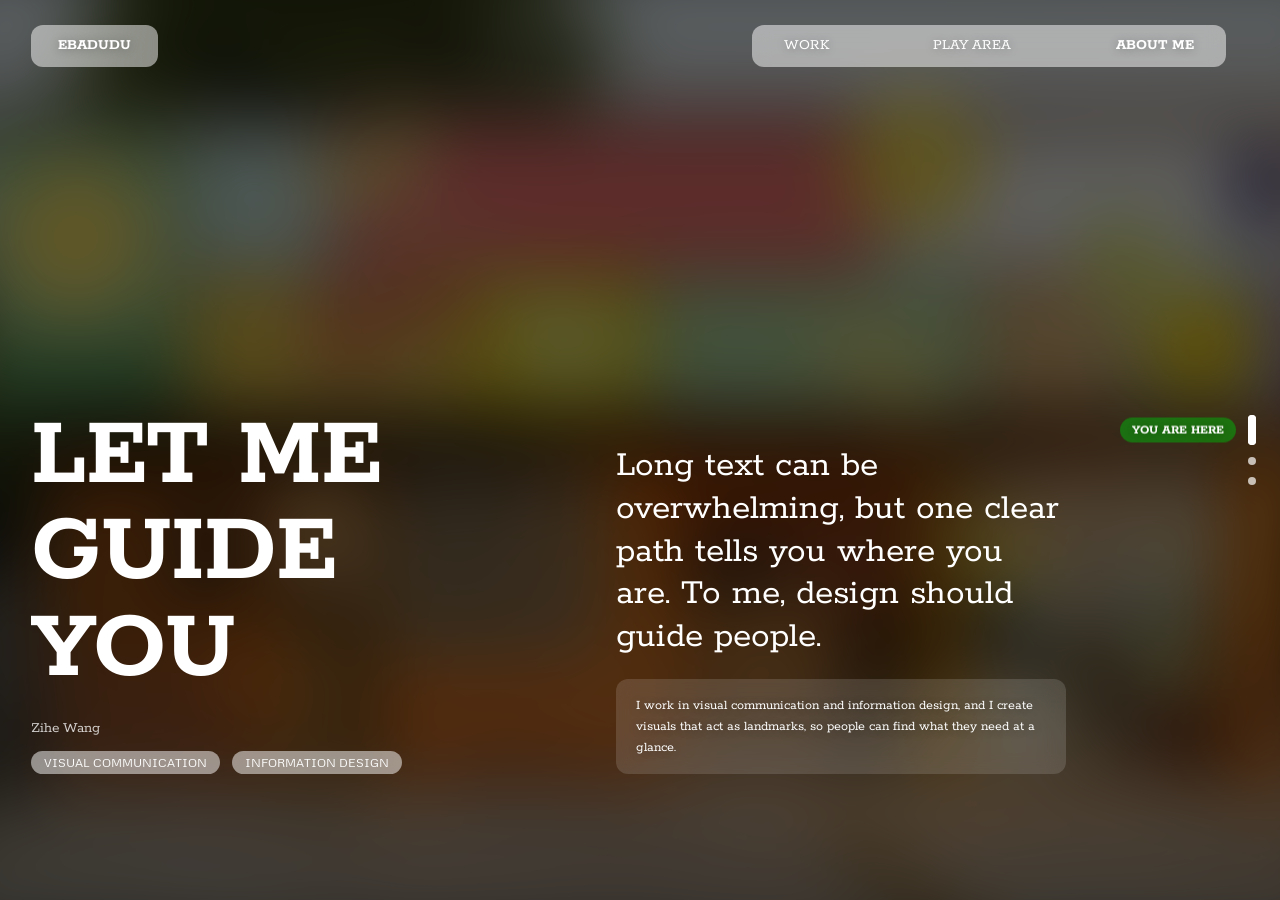
==== commit b7b55668: "About Me condensed to three screens/stops, regrouped by importance (D1, D2) The statement's sentence" ====
--- a/about.html
+++ b/about.html
@@ -20,51 +20,60 @@
   </nav>
 </header>
 
-<!-- About Me, version 2 ("Let Me Guide You"), as a guided tour: like the home page, one full
-     screen that does not scroll; the wheel, the arrow keys, a swipe or a click move you one
-     stop on. Each stop is one paragraph, word for word: its key sentence large (the words rise
-     in one by one), the rest small on a glass card. Behind, a work passes by as a blurred
-     landmark. On the right, the home page's dots, with "you are here" at the current stop.
+<!-- About Me, version 2 ("Let Me Guide You"), as a guided tour of three stops: like the home page,
+     one full screen that does not scroll; the wheel, the arrow keys, a swipe or a click move you one
+     stop on. Set by importance, not by paragraph (every sentence is the statement's own, word for
+     word, only regrouped): 1. who I am and the one idea everything hangs on; 2. the rest by topic,
+     each topic's key line large and the rest small on a glass card; 3. the closing line and the
+     email. Behind, a work passes by as a blurred landmark; on the right, the home page's dots with
+     "you are here". On phones it is a plain scrolling page.
      Ways borrowed from the reference survey: one statement per screen with dots on the edge
      (KesselsKramer), words revealed in sequence (Oxman, Ning Huang), the landmark /
      "you are here" idea (statement-to-website.md). -->
 <main class="tour" id="tour">
   <div class="tour-bg" id="tour-bg" aria-hidden="true"></div>
 
+  <!-- stop 1: who, and the one idea everything else hangs on -->
   <section class="stop stop-cover">
-    <h1 class="stop-big" data-words>Let Me Guide You</h1>
-    <div class="stop-meta">
-      <p class="p-sub">Zihe Wang</p>
-      <ul class="tags"><li>VISUAL COMMUNICATION</li><li>INFORMATION DESIGN</li></ul>
+    <div class="stop-split">
+      <div>
+        <h1 class="stop-title" data-words>Let Me Guide You</h1>
+        <div class="stop-meta">
+          <p class="p-sub">Zihe Wang</p>
+          <ul class="tags"><li>VISUAL COMMUNICATION</li><li>INFORMATION DESIGN</li></ul>
+        </div>
+      </div>
+      <div class="stop-lead">
+        <p class="stop-big" data-words>Long text can be overwhelming, but one clear path tells you where you are. To me, design should guide people.</p>
+        <p class="stop-small glass">I work in visual communication and information design, and I create visuals that act as landmarks, so people can find what they need at a glance.</p>
+      </div>
     </div>
   </section>
 
-  <section class="stop">
-    <p class="stop-num">01 / 04</p>
-    <p class="stop-big" data-words>I find my way by landmarks.</p>
-    <p class="stop-small glass">After walking a route once, I remember its buildings and details almost like a photograph, and the next time I know exactly where to go. I think this is my special skill. When I travel and someone takes the wrong turn, I just say, "Follow me, I know where to go."</p>
+  <!-- stop 2: the rest, by topic rather than by paragraph; each topic's key line large -->
+  <section class="stop stop-three">
+    <div class="stop-cols">
+      <article>
+        <p class="stop-num">HOW I FIND MY WAY</p>
+        <p class="stop-mid" data-words>I find my way by landmarks.</p>
+        <p class="stop-small glass">After walking a route once, I remember its buildings and details almost like a photograph, and the next time I know exactly where to go. I think this is my special skill. When I travel and someone takes the wrong turn, I just say, "Follow me, I know where to go."</p>
+      </article>
+      <article>
+        <p class="stop-num">WHO I GUIDE</p>
+        <p class="stop-mid" data-words>I learned that guiding people also means seeing what each person is good at, and encouraging them.</p>
+        <p class="stop-small glass">I design for everyday people, like the community members I registered as a hospital volunteer during COVID. With teammates, I keep everything clear and organized. On my first project as a team leader, I was strong and strict, and it caused conflicts with my team.</p>
+      </article>
+      <article>
+        <p class="stop-num">WHEN A PATH IS BLOCKED</p>
+        <p class="stop-mid" data-words>When a path is blocked, I do not give up.</p>
+        <p class="stop-small glass">I like a twist on a Chinese saying: "Nothing is hard if you are willing to give up." But I never give up the goal, only the route that is not working. In my free time, I go on road trips, and every trip reminds me how big the world is and how many routes are still waiting for me to explore.</p>
+      </article>
+    </div>
   </section>
 
-  <section class="stop">
-    <p class="stop-num">02 / 04</p>
-    <p class="stop-big" data-words>Long text can be overwhelming, but one clear path tells you where you are. To me, design should guide people.</p>
-    <p class="stop-small glass">I work in visual communication and information design, and I create visuals that act as landmarks, so people can find what they need at a glance.</p>
-  </section>
-
-  <section class="stop">
-    <p class="stop-num">03 / 04</p>
-    <p class="stop-small glass stop-first">I design for everyday people, like the community members I registered as a hospital volunteer during COVID. With teammates, I keep everything clear and organized. On my first project as a team leader, I was strong and strict, and it caused conflicts with my team.</p>
-    <p class="stop-big" data-words>I learned that guiding people also means seeing what each person is good at, and encouraging them.</p>
-  </section>
-
-  <section class="stop">
-    <p class="stop-num">04 / 04</p>
-    <p class="stop-big" data-words>When a path is blocked, I do not give up.</p>
-    <p class="stop-small glass">I like a twist on a Chinese saying: "Nothing is hard if you are willing to give up." But I never give up the goal, only the route that is not working. In my free time, I go on road trips, and every trip reminds me how big the world is and how many routes are still waiting for me to explore.</p>
-  </section>
-
+  <!-- stop 3: the closing line, and how to reach me -->
   <section class="stop stop-end">
-    <p class="stop-big" data-words>Let me guide you.</p>
+    <p class="stop-title" data-words>Let me guide you.</p>
     <p class="stop-small glass"><span class="stop-label">GET IN TOUCH</span><a class="a-mail" href="mailto:ebadudu1234@gmail.com">ebadudu1234@gmail.com</a></p>
   </section>
 </main>
--- a/style.css
+++ b/style.css
@@ -373,8 +373,8 @@
 .p-cover.is-in .media { scale: 1; }
 .p-cover.contain .media img { object-fit: contain; }
 /* ============ About Me: a guided tour ============
-   One full screen that does not scroll (like the home page); one stop per paragraph: the key
-   sentence large, the rest small on a glass card; a blurred landmark behind; the home page's
+   One full screen that does not scroll (like the home page); three stops set by importance: the
+   title and the key idea, the topics, the closing line - key lines large, the rest small on glass; a blurred landmark behind; the home page's
    dots on the right with "you are here"; the green pill is the cursor and says NEXT. */
 body.tour-page { height: 100vh; height: 100svh; overflow: hidden; }
 .tour { position: fixed; inset: 0; overflow: hidden; background: var(--bg); }
@@ -402,51 +402,71 @@
   flex-direction: column;
   justify-content: flex-end;
   gap: clamp(20px, calc(28 * var(--u)), 28px);
-  padding: 0 calc(var(--right) + 60px) clamp(90px, 16vh, 150px) var(--left);
+  padding: 0 calc(var(--right) + 160px) clamp(90px, 14vh, 140px) var(--left);  /* clear of the dots and "you are here" */
   visibility: hidden;
   pointer-events: none;
 }
 .stop.is-on { visibility: visible; pointer-events: auto; }
-.stop-num { margin: 0; font-weight: 700; font-size: 18px; color: var(--dim); }
-.stop-big {
-  max-width: 17em;
-  margin: 0;
-  font-weight: 400;
-  font-size: clamp(32px, calc(64 * var(--u)), 64px);
-  line-height: 1.1;
-}
-/* the words rise in one after another when the stop arrives */
-.stop-big .w {
-  display: inline-block;
-  opacity: 0;
-  translate: 0 .5em;
-  transition: opacity .5s ease, translate .8s var(--settle);
-  transition-delay: calc(var(--i) * 45ms + 150ms);
-}
-.stop.is-on .stop-big .w { opacity: 1; translate: none; }
-.stop-small {
-  align-self: flex-end;
-  width: min(100%, 440px);
-  margin: 0;
-  padding: 18px 22px;
-  font-size: clamp(15px, calc(17 * var(--u)), 17px);
-  line-height: 1.5;
-  opacity: 0;
-  translate: 0 16px;
-  transition: opacity .6s ease .45s, translate .9s var(--settle) .45s;
-}
-.stop.is-on .stop-small { opacity: 1; translate: none; }
-.stop-small.stop-first { align-self: flex-start; }
-/* a darker tint than the nav pills, so long white text stays easy to read */
-.stop-small.glass { background: rgba(255, 255, 255, .14); }
-/* the cover and the last stop: the title-sized line, set like the project covers */
-.stop-cover .stop-big, .stop-end .stop-big {
+.stop-num { margin: 0; font-weight: 700; font-size: 15px; letter-spacing: .04em; color: var(--dim); }
+/* three sizes, by importance: the title, the key idea, each topic's key line */
+.stop-title {
+  margin: 0;
   font-weight: 700;
   font-size: clamp(48px, calc(120 * var(--u)), 120px);
   line-height: .95;
   letter-spacing: -.01em;
   text-transform: uppercase;
 }
+.stop-big {
+  margin: 0;
+  font-size: clamp(26px, calc(44 * var(--u)), 44px);
+  line-height: 1.15;
+}
+.stop-mid {
+  margin: 0;
+  font-size: clamp(22px, calc(30 * var(--u)), 30px);
+  line-height: 1.2;
+}
+/* the words rise in one after another when the stop arrives */
+[data-words] .w {
+  display: inline-block;
+  opacity: 0;
+  translate: 0 .5em;
+  transition: opacity .5s ease, translate .8s var(--settle);
+  transition-delay: calc(var(--i) * 40ms + 150ms);
+}
+.stop.is-on [data-words] .w { opacity: 1; translate: none; }
+.stop-small {
+  margin: 0;
+  padding: 16px 20px;
+  font-size: clamp(14px, calc(16 * var(--u)), 16px);
+  line-height: 1.5;
+  opacity: 0;
+  translate: 0 16px;
+  transition: opacity .6s ease .45s, translate .9s var(--settle) .45s;
+}
+.stop.is-on .stop-small { opacity: 1; translate: none; }
+/* a darker tint than the nav pills, so long white text stays easy to read */
+.stop-small.glass { background: rgba(255, 255, 255, .14); }
+/* stop 1: the title on the left, the key idea on the right */
+.stop-split {
+  display: grid;
+  grid-template-columns: minmax(0, 1.15fr) minmax(0, 1fr);
+  align-items: end;
+  gap: clamp(32px, calc(80 * var(--u)), 80px);
+}
+.stop-lead { display: grid; gap: 20px; }
+/* stop 2: three topics side by side */
+.stop-cols {
+  display: grid;
+  grid-template-columns: repeat(3, minmax(0, 1fr));
+  align-items: start;
+  gap: clamp(16px, calc(28 * var(--u)), 28px);
+}
+.stop-cols article { display: grid; align-content: start; gap: 16px; }
+/* stop 3: the closing line, then the email */
+.stop-end .stop-small { align-self: flex-start; }
+.stop-meta { margin-top: 22px; }
 .stop-meta .p-sub { margin: 0 0 14px; }
 .stop-meta .tags { position: static; opacity: 1; translate: none; }
 .stop-meta .tags li { background: var(--glass); color: #fff; }
@@ -617,9 +637,13 @@
   .card-title, .card .tags { opacity: 1; translate: none; }
   .slide-cap { bottom: calc(var(--top) + 64px); }
   .p-intro { grid-template-columns: 1fr; gap: 10px; }
-  .stop { padding: 0 calc(var(--right) + 24px) 120px var(--left); justify-content: center; }
-  .stop-small, .stop-small.stop-first { align-self: stretch; width: auto; }
-  .tour-here { display: none; }
+  /* phones: the tour becomes a plain page that scrolls */
+  body.tour-page { height: auto; overflow: auto; }
+  .tour { position: relative; inset: auto; overflow: visible; }
+  .tour-bg { position: fixed; }
+  .stop { position: relative; inset: auto; visibility: visible; pointer-events: auto; padding: 110px var(--right) 40px var(--left); }
+  .stop-split, .stop-cols { grid-template-columns: 1fr; }
+  .tour-page .dots, .tour-here, .tour-next { display: none; }
   .p-row { flex-direction: column; }
   .p-row figure { flex: none; }
   .p-next { cursor: pointer; }
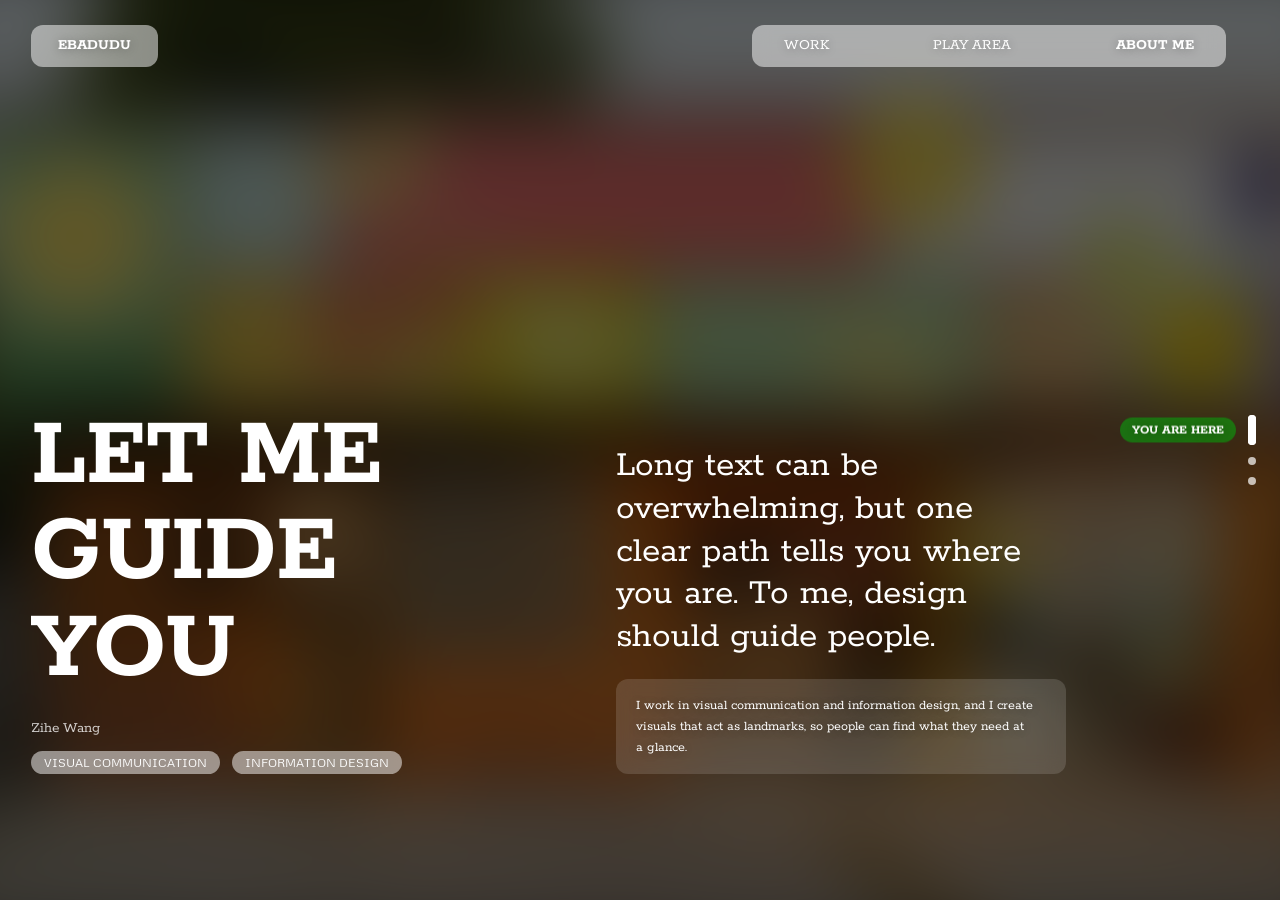
==== commit d853fe36: "Upgrade all three sites with the Apple Design, Web Design Guidelines and stop-slop skills Access and" ====
--- a/about.html
+++ b/about.html
@@ -3,6 +3,8 @@
 <head>
 <meta charset="utf-8">
 <meta name="viewport" content="width=device-width, initial-scale=1">
+<meta name="description" content="Zihe Wang designs visuals that work as landmarks, so you can find what you need at a glance.">
+<meta name="theme-color" content="#000000">
 <title>About Me — EBADUDU</title>
 <link rel="preconnect" href="https://fonts.googleapis.com">
 <link rel="preconnect" href="https://fonts.gstatic.com" crossorigin>
@@ -10,12 +12,13 @@
 <link rel="stylesheet" href="style.css">
 </head>
 <body class="tour-page">
+<a class="skip-link" href="#tour">Skip to content</a>
 
 <header class="bar">
   <a class="glass logo" href="index.html">EBADUDU</a>
   <nav class="glass links">
     <a href="work.html">WORK</a>
-    <a href="#">PLAY AREA</a>
+    <a aria-disabled="true" title="Coming soon">PLAY AREA</a>
     <a href="about.html" aria-current="page">ABOUT ME</a>
   </nav>
 </header>
--- a/style.css
+++ b/style.css
@@ -654,3 +654,65 @@
   /* no mouse to follow: the button sits at the bottom, centred, and can be tapped */
   .go, .go:not(.is-following) { left: 50%; top: auto; bottom: var(--top); translate: -50% 0; pointer-events: auto; }
 }
+
+/* ============ Access & feel (Web Interface Guidelines + Apple design skills) ============ */
+html { color-scheme: dark; -webkit-tap-highlight-color: transparent; touch-action: manipulation; }
+/* keyboard focus is always visible (a white ring on the black stage); mouse clicks don't draw it */
+:focus-visible { outline: 2px solid #fff; outline-offset: 3px; }
+.card:focus-visible, .p-next:focus-visible { outline-offset: -4px; }
+.sr-only {
+  position: absolute;
+  width: 1px;
+  height: 1px;
+  margin: -1px;
+  padding: 0;
+  overflow: hidden;
+  clip-path: inset(50%);
+  white-space: nowrap;
+  border: 0;
+}
+/* the first Tab on every page offers a jump past the bar */
+.skip-link {
+  position: fixed;
+  left: var(--left);
+  top: 12px;
+  z-index: 100;
+  padding: 10px 16px;
+  border-radius: 12px;
+  background: #fff;
+  color: #000;
+  font-weight: 700;
+  font-size: 15px;
+  translate: 0 -200%;
+  transition: translate .25s var(--settle);
+}
+.skip-link:focus { translate: none; }
+/* PLAY AREA is not built yet: it stays in the bar, but leads nowhere */
+.links a[aria-disabled="true"] { cursor: default; }
+.links a[aria-disabled="true"]:hover { font-weight: 400; }
+/* press feedback lands on pointer-down, before the click */
+.logo { transition: background .3s, scale .3s var(--settle); }
+.logo:active { scale: .95; transition-duration: .1s; }
+.links a:not([aria-disabled]):active { opacity: .5; transition-duration: .06s; }
+.dots button:active { scale: .7; transition: scale .1s ease-out; }
+.slide-cap:active { scale: .97; }
+.slide-cap { transition: opacity .5s ease, translate .7s var(--settle), scale .3s var(--settle); }
+.card.is-in:active { scale: .985; transition: scale .12s ease-out; }
+.p-next:active img { transform: scale(1.02); transition-duration: .12s; }
+.tour-next:active { scale: .95; }
+.tour-next { transition: background .2s, scale .3s var(--settle); }
+.a-mail:active { opacity: .6; }
+/* type: headings break into even lines, paragraphs avoid a lonely last word */
+.stop-title, .stop-big, .stop-mid, .p-head h1 { text-wrap: balance; }
+.p-text, .stop-small { text-wrap: pretty; }
+
+/* reduced motion: only the slow background drift stops (see also the tour rules above);
+   the intro, the slideshow and the videos stay */
+@media (prefers-reduced-motion: reduce) {
+  .p-cover .media { scale: none; transition: none; }
+}
+/* reduced transparency: the glass turns solid so words stay easy to read */
+@media (prefers-reduced-transparency: reduce) {
+  .glass, .stop-small.glass, .stop-meta .tags li, .p-head .tags li, .tags li { background: #3a3a3a; -webkit-backdrop-filter: none; backdrop-filter: none; }
+  .glass-green { background: #008a09; -webkit-backdrop-filter: none; backdrop-filter: none; }
+}
